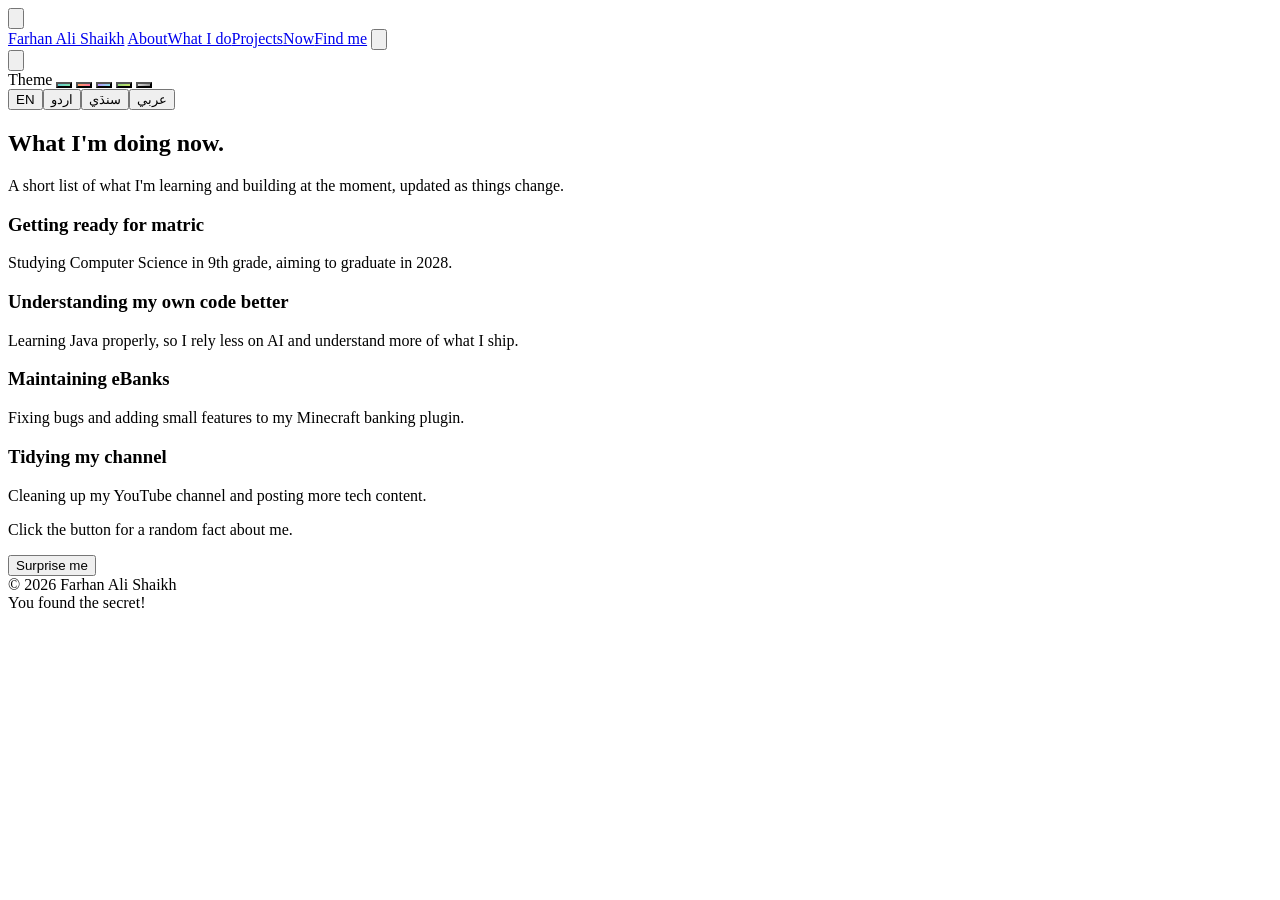
==== now.html @ de90f3fa "Add initial now.html for current projects overview This file contains the HTML structure for the 'No" ====
<!DOCTYPE html>
<html lang="en" dir="ltr">
<head>
<meta charset="utf-8">
<meta name="viewport" content="width=device-width, initial-scale=1">
<title>Now | Farhan Ali Shaikh</title>
<meta name="description" content="What Farhan Ali Shaikh is currently learning and building.">
<meta name="theme-color" content="#05080a">
<link rel="preconnect" href="https://fonts.googleapis.com"><link rel="preconnect" href="https://fonts.gstatic.com" crossorigin>
<link href="https://fonts.googleapis.com/css2?family=Noto+Naskh+Arabic:wght@500;700&display=swap" rel="stylesheet">
<script>if(!matchMedia('(prefers-reduced-motion: reduce)').matches)document.documentElement.classList.add('fx');</script>
<link rel="stylesheet" href="style.css">
</head>
<body>
<div id="bar"></div>
<button id="totop" aria-label="Back to top"><svg viewBox="0 0 24 24"><path d="M12 19V5M5 12l7-7 7 7"/></svg></button>
<nav aria-label="Main"><div class="wrap">
  <a class="brand" href="index.html" data-i="brand">Farhan Ali Shaikh</a>
  <span class="nl"><a href="index.html#about" data-i="n1">About</a><a href="index.html#do" data-i="n2">What I do</a><a href="projects.html" data-i="n4">Projects</a><a href="now.html" data-i="n5">Now</a><a href="index.html#find" data-i="n3">Find me</a></span>
  <button id="snd" type="button" aria-label="Sound" aria-pressed="true"><svg viewBox="0 0 24 24"><path d="M4 9v6h4l5 4V5L8 9z"/><path class="wv" d="M16.5 8.5a5 5 0 010 7M19 6a8.5 8.5 0 010 12"/><path class="x" d="M17 9l5 6M22 9l-5 6"/></svg></button>
  <div class="themes"><button class="tbtn" id="tbtn" type="button" aria-label="Theme" aria-haspopup="true" aria-expanded="false"><svg viewBox="0 0 24 24" fill="none" stroke="currentColor" stroke-width="2"><circle cx="12" cy="12" r="9"/><circle cx="12" cy="12" r="2.4" fill="currentColor" stroke="none"/></svg></button>
    <div class="tmenu" id="tmenu" role="menu"><span class="lbl" data-i="thlbl">Theme</span>
      <button data-th="ocean" style="background:linear-gradient(135deg,#5CC7D3,#7FE3A8)" aria-label="Ocean"></button>
      <button data-th="sunset" style="background:linear-gradient(135deg,#FF9F5A,#FF6B9E)" aria-label="Sunset"></button>
      <button data-th="purple" style="background:linear-gradient(135deg,#B98CFF,#7FE3E3)" aria-label="Purple Haze"></button>
      <button data-th="forest" style="background:linear-gradient(135deg,#8FD17A,#C9E265)" aria-label="Forest"></button>
      <button data-th="mono" style="background:linear-gradient(135deg,#DADADA,#8A8A8A)" aria-label="Mono"></button>
    </div>
  </div>
  <div class="lang" role="group" aria-label="Language"><button data-l="en">EN</button><button data-l="ur">اردو</button><button data-l="sd">سنڌي</button><button data-l="ar">عربي</button></div>
</div></nav>

<main>
  <section class="pgtop"><div class="wrap">
    <h1 data-i="now_h1">What I'm doing now.</h1>
    <p data-i="now_lead">A short list of what I'm learning and building at the moment, updated as things change.</p>
  </div></section>

  <section><div class="wrap">
    <div class="now-item"><span class="dot"></span><div><h3 data-i="now_t1">Getting ready for matric</h3><p data-i="now_p1">Studying Computer Science in 9th grade, aiming to graduate in 2028.</p></div></div>
    <div class="now-item"><span class="dot"></span><div><h3 data-i="now_t2">Understanding my own code better</h3><p data-i="now_p2">Learning Java properly, so I rely less on AI and understand more of what I ship.</p></div></div>
    <div class="now-item"><span class="dot"></span><div><h3 data-i="now_t3">Maintaining eBanks</h3><p data-i="now_p3">Fixing bugs and adding small features to my Minecraft banking plugin.</p></div></div>
    <div class="now-item"><span class="dot"></span><div><h3 data-i="now_t4">Tidying my channel</h3><p data-i="now_p4">Cleaning up my YouTube channel and posting more tech content.</p></div></div>

    <div class="fact">
      <p id="factText" data-i="now_fact0">Click the button for a random fact about me.</p>
      <button id="factBtn" type="button" data-i="now_factbtn">Surprise me</button>
    </div>
  </div></section>
</main>
<footer><div class="wrap">&copy; 2026 <span data-i="brand">Farhan Ali Shaikh</span></div></footer>
<div id="toast" data-i="egg" role="status">You found the secret!</div>
<script src="script.js" defer></script>
</body>
</html>
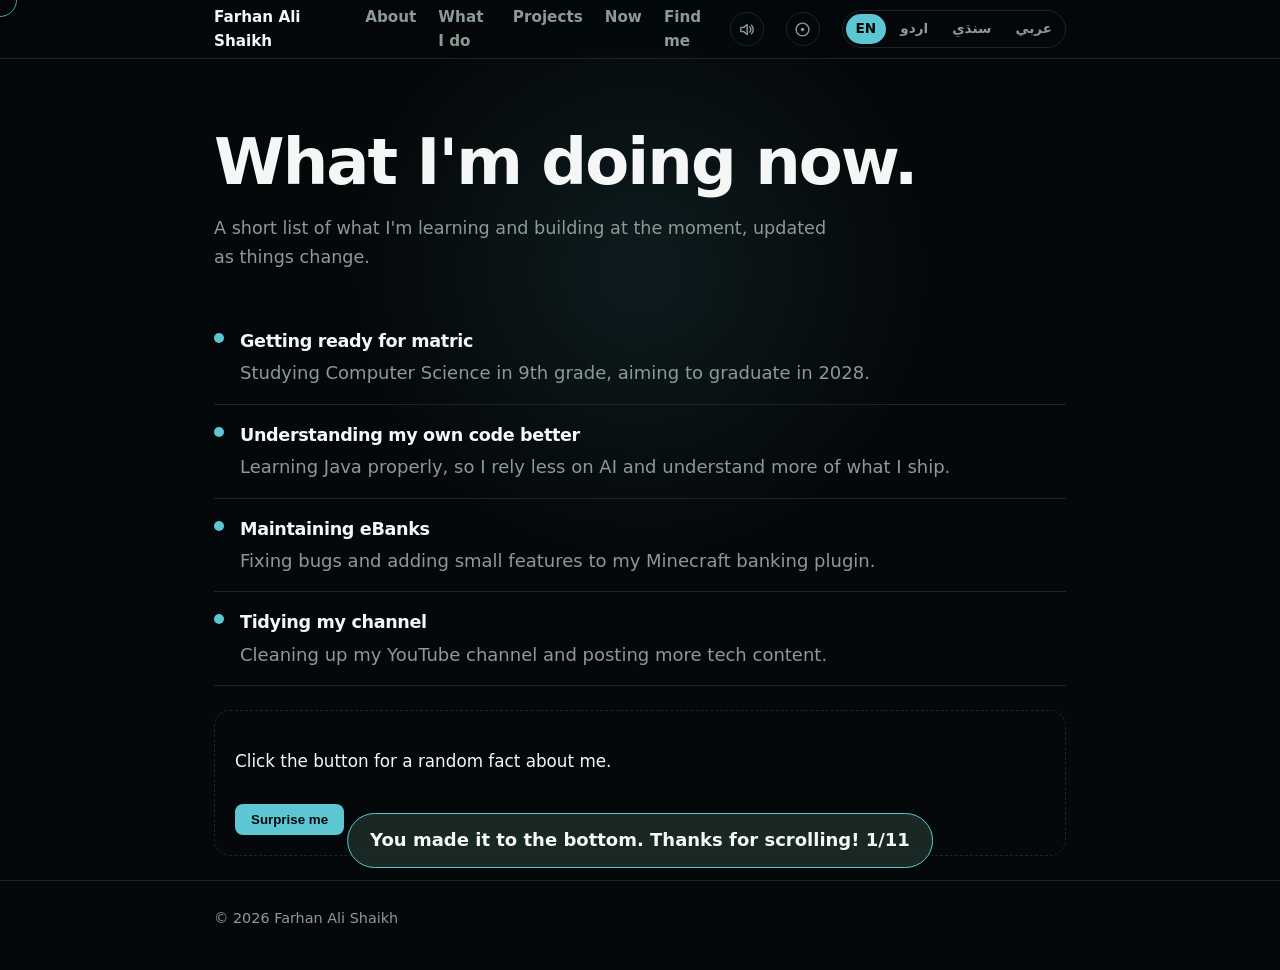
==== commit 9a09a657: "Update now.html" ====
--- a/now.html
+++ b/now.html
@@ -25,6 +25,7 @@
       <button data-th="purple" style="background:linear-gradient(135deg,#B98CFF,#7FE3E3)" aria-label="Purple Haze"></button>
       <button data-th="forest" style="background:linear-gradient(135deg,#8FD17A,#C9E265)" aria-label="Forest"></button>
       <button data-th="mono" style="background:linear-gradient(135deg,#DADADA,#8A8A8A)" aria-label="Mono"></button>
+      <button data-th="legend" class="locked" style="background:linear-gradient(135deg,#F0C24B,#4A360A)" aria-label="Legend (find all 3 shards to unlock)" title="Find all 3 shards to unlock"></button>
     </div>
   </div>
   <div class="lang" role="group" aria-label="Language"><button data-l="en">EN</button><button data-l="ur">اردو</button><button data-l="sd">سنڌي</button><button data-l="ar">عربي</button></div>
@@ -45,6 +46,7 @@
     <div class="fact">
       <p id="factText" data-i="now_fact0">Click the button for a random fact about me.</p>
       <button id="factBtn" type="button" data-i="now_factbtn">Surprise me</button>
+      <i class="shard" data-shard="3" aria-hidden="true"></i>
     </div>
   </div></section>
 </main>
--- a/style.css
+++ b/style.css
@@ -0,0 +1,173 @@
+:root{--bg:#05080A;--ink:#F4F7F5;--muted:#8C9A94;--line:#1B2622;--a:#5CC7D3;--b:#7FE3A8;--bl1:#177E8A;--bl2:#2E7D5B;--bl3:#3B5BA5;--mx:50vw;--my:30vh}
+:root[data-theme="sunset"]{--bg:#0A0607;--ink:#FBF3EE;--muted:#B08A80;--line:#2B1C1A;--a:#FF9F5A;--b:#FF6B9E;--bl1:#B5502B;--bl2:#8A2E55;--bl3:#5A2E7A}
+:root[data-theme="purple"]{--bg:#08060E;--ink:#F3F0FA;--muted:#9C93B0;--line:#231C33;--a:#B98CFF;--b:#7FE3E3;--bl1:#5B2E9E;--bl2:#2E4A9E;--bl3:#7A2E7A}
+:root[data-theme="forest"]{--bg:#050B07;--ink:#F1F7F2;--muted:#8FA893;--line:#182C1E;--a:#8FD17A;--b:#C9E265;--bl1:#1E5E2E;--bl2:#3A6B1E;--bl3:#1E5E52}
+:root[data-theme="mono"]{--bg:#0A0A0A;--ink:#F2F2F2;--muted:#9A9A9A;--line:#262626;--a:#DADADA;--b:#8A8A8A;--bl1:#2A2A2A;--bl2:#3A3A3A;--bl3:#1A1A1A}
+html{transition:background-color .5s}
+
+*{box-sizing:border-box}
+html{scroll-behavior:smooth;overflow-x:clip}
+body{margin:0;background:var(--bg);color:var(--ink);font:18px/1.6 system-ui,-apple-system,"Segoe UI",Roboto,sans-serif;overflow-x:clip}
+[dir=rtl] body,[dir=rtl] button{font-family:"Noto Naskh Arabic","Segoe UI",Tahoma,sans-serif}
+[dir=rtl] *{letter-spacing:0!important}
+[dir=rtl] h1,[dir=rtl] .panel h2{line-height:1.35}[dir=rtl] .story{line-height:1.5}
+body::before{content:"";position:fixed;inset:0;pointer-events:none;z-index:0;background:radial-gradient(500px circle at var(--mx) var(--my),rgba(92,199,211,.10),transparent 60%)}
+a{color:var(--a)}a:focus-visible,button:focus-visible{outline:3px solid var(--a);outline-offset:4px}
+.wrap{max-width:900px;margin:0 auto;padding:0 24px;position:relative;z-index:1}
+#bar{position:fixed;top:0;left:0;right:0;height:3px;background:linear-gradient(90deg,var(--a),var(--b));transform:scaleX(0);transform-origin:left;z-index:60}
+[dir=rtl] #bar{transform-origin:right}
+#ring{position:fixed;left:0;top:0;width:34px;height:34px;margin:-17px 0 0 -17px;border:1.5px solid var(--a);border-radius:50%;pointer-events:none;z-index:50;opacity:.8;transition:width .25s,height .25s,margin .25s,background .25s}
+#ring.big{width:66px;height:66px;margin:-33px 0 0 -33px;background:rgba(92,199,211,.12)}
+nav{position:fixed;top:0;left:0;right:0;z-index:10;backdrop-filter:blur(16px) saturate(1.4);-webkit-backdrop-filter:blur(16px) saturate(1.4);background:rgba(5,8,10,.55);border-bottom:1px solid var(--line)}
+nav .wrap{display:flex;gap:22px;align-items:center;height:58px}
+.brand{margin-inline-end:auto;font-weight:800;color:var(--ink);text-decoration:none}
+.nl{display:flex;gap:22px}
+nav a{color:var(--muted);text-decoration:none;font-weight:600;font-size:.95rem;transition:color .2s}
+nav a:hover{color:var(--ink)}
+.lang{display:flex;gap:4px;padding:3px;border:1px solid var(--line);border-radius:99px}
+.lang button{background:none;border:0;color:var(--muted);font:inherit;font-size:.85rem;font-weight:700;padding:4px 10px;border-radius:99px;cursor:pointer;transition:all .25s}
+.lang button[aria-pressed=true]{background:var(--a);color:#05080A}
+main{transition:opacity .22s}
+.hero{position:relative;min-height:100vh;min-height:100svh;display:flex;align-items:center;overflow:hidden}
+.blob{position:absolute;border-radius:50%;filter:blur(90px);opacity:.55;will-change:transform}
+.b1{width:46vmax;height:46vmax;background:var(--bl1);left:-12vmax;top:-10vmax;transition:background-color .5s}
+.b2{width:38vmax;height:38vmax;background:var(--bl2);right:-10vmax;top:14vmax;transition:background-color .5s}
+.b3{width:26vmax;height:26vmax;background:var(--bl3);left:34vw;bottom:-14vmax;opacity:.4;transition:background-color .5s}
+.fx .b1{animation:f1 16s ease-in-out infinite alternate}.fx .b2{animation:f2 19s ease-in-out infinite alternate}.fx .b3{animation:f1 22s ease-in-out infinite alternate-reverse}
+@keyframes f1{to{transform:translate(9vmax,6vmax) scale(1.15)}}@keyframes f2{to{transform:translate(-8vmax,-5vmax) scale(.9)}}
+h1{font-size:clamp(3.1rem,10.5vw,7.6rem);line-height:1;margin:0 0 20px;letter-spacing:-.04em;font-weight:800;padding-bottom:.1em}
+.wd{display:inline-block;overflow:hidden;vertical-align:top;padding-bottom:.12em;margin-inline-end:.22em}
+.fx .ch{display:inline-block;transform:translateY(115%);animation:rise 1s cubic-bezier(.16,.84,.24,1) forwards;animation-delay:calc(var(--i)*var(--s,55ms) + 250ms)}
+@keyframes rise{to{transform:none}}
+.type{font-size:clamp(1.35rem,4.2vw,2.2rem);font-weight:700;color:var(--a);margin:0 0 26px;min-height:1.5em}
+.cur{display:inline-block;width:3px;height:1em;background:var(--a);margin-inline-start:3px;vertical-align:-.12em;animation:blink 1s steps(1) infinite}
+@keyframes blink{50%{opacity:0}}
+.sr{position:absolute;left:-9999px}
+.lead{max-width:44ch;color:var(--muted);font-size:1.15rem;margin:0}
+.fx .lead,.fx .type{opacity:0;animation:fade 1.2s ease forwards}.fx .type{animation-delay:1.1s}.fx .lead{animation-delay:1.5s}
+@keyframes fade{to{opacity:1}}
+.cue{position:absolute;bottom:28px;left:50%;width:2px;height:54px;background:linear-gradient(var(--a),transparent);transform-origin:top;animation:cue 2s ease-in-out infinite}
+@keyframes cue{0%{transform:scaleY(0)}50%{transform:scaleY(1)}100%{transform:scaleY(1);opacity:0}}
+.marq{overflow:hidden;direction:ltr;border-block:1px solid var(--line);padding:22px 0;position:relative;z-index:1}
+.track{display:flex;width:max-content;gap:44px;font-size:clamp(1.6rem,4vw,2.6rem);font-weight:800;color:transparent;-webkit-text-stroke:1px #4a5c55;font-family:system-ui,sans-serif}
+.track span::after{content:"\2726";margin-inline-start:44px;color:var(--a);-webkit-text-stroke:0}
+.fx .track{animation:mq 32s linear infinite}
+@keyframes mq{to{transform:translateX(-50%)}}
+.scene{position:relative;z-index:1}
+.fx .scene{height:300vh}
+.fx .stage{position:sticky;top:0;height:100vh;height:100svh;display:flex;align-items:center;overflow:hidden}
+.stage{padding:90px 0}
+.story{font-size:clamp(1.8rem,5.2vw,3.7rem);line-height:1.14;font-weight:700;letter-spacing:-.02em;max-width:20em}
+.fx .w{opacity:.16;transition:opacity .25s}.fx .w.on{opacity:1}
+.fx #do.scene{height:420vh}
+.panels{position:relative;width:100%;height:100%}
+.panel{text-align:center;padding:24px}
+.panel h2{font-size:clamp(3.6rem,16vw,11rem);line-height:.95;margin:0 0 14px;letter-spacing:-.05em;font-weight:800;background:linear-gradient(180deg,#fff,#7fa79c);-webkit-background-clip:text;background-clip:text;color:transparent}
+.panel p{color:var(--muted);font-size:clamp(1.05rem,2.4vw,1.4rem);max-width:30em;margin:0 auto}
+.fx .panel{position:absolute;inset:0;display:flex;flex-direction:column;align-items:center;justify-content:center;opacity:0;will-change:transform,opacity,filter}
+.dots{display:none}
+.fx .dots{display:flex;flex-direction:column;gap:10px;position:absolute;inset-inline-end:22px;top:50%;transform:translateY(-50%);z-index:2}
+.dots i{width:7px;height:7px;border-radius:50%;background:#2a3a34;transition:all .3s}
+.dots i.on{background:var(--a);height:24px;border-radius:5px}
+.stats{padding:100px 0;position:relative;z-index:1}
+h3{font-size:clamp(1.8rem,4vw,2.6rem);margin:0 0 40px;letter-spacing:-.02em}
+.grid{display:grid;grid-template-columns:repeat(auto-fit,minmax(150px,1fr));gap:34px 24px}
+.num{display:inline-block;padding-inline-end:.06em;font-size:clamp(2.8rem,7vw,4.4rem);font-weight:800;letter-spacing:-.04em;line-height:1.1;background:linear-gradient(90deg,var(--a),var(--b));-webkit-background-clip:text;background-clip:text;color:transparent}
+.fx .num{background-size:200% 100%;animation:shim 5s ease-in-out infinite alternate}@keyframes shim{to{background-position:100% 0}}
+#pc{position:absolute;inset:0;width:100%;height:100%;z-index:0}
+.rip{position:fixed;width:12px;height:12px;margin:-6px 0 0 -6px;border:2px solid var(--b);border-radius:50%;pointer-events:none;z-index:70;animation:rip .7s ease-out forwards}
+@keyframes rip{to{transform:scale(9);opacity:0}}
+.marq{will-change:transform}
+.grid span{display:block;color:var(--muted);margin-top:6px}
+.find{padding:40px 0 110px;position:relative;z-index:1}
+.cards{display:grid;grid-template-columns:repeat(auto-fit,minmax(150px,1fr));gap:16px;perspective:900px}
+.card{display:block;padding:32px 22px;border:1px solid var(--line);border-radius:18px;background:rgba(255,255,255,.03);color:var(--ink);text-decoration:none;font-size:1.3rem;font-weight:700;transition:transform .15s ease-out,border-color .3s,background .3s;transform-style:preserve-3d}
+.card small{display:block;color:var(--muted);font-weight:500;font-size:.95rem;margin-top:4px}
+.card:hover{border-color:var(--a);background:radial-gradient(circle at var(--gx,50%) var(--gy,50%),rgba(92,199,211,.28),transparent 60%),rgba(92,199,211,.06)}
+.fx .rv{opacity:0;transform:translateY(40px) scale(.98);transition:opacity 1s cubic-bezier(.16,.84,.24,1),transform 1s cubic-bezier(.16,.84,.24,1)}
+.fx .rv.in{opacity:1;transform:none}
+.fx .grid.rv>div,.fx .cards.rv>a{opacity:0;transform:translateY(30px);transition:opacity .8s,transform .8s cubic-bezier(.16,.84,.24,1)}
+.fx .rv.in>*,.fx .grid.rv.in>div,.fx .cards.rv.in>a{opacity:1;transform:none}
+.fx .rv.in>*:nth-child(2){transition-delay:.12s}.fx .rv.in>*:nth-child(3){transition-delay:.24s}.fx .rv.in>*:nth-child(4){transition-delay:.36s}.fx .rv.in>*:nth-child(5){transition-delay:.48s}
+footer{padding:26px 0 40px;color:var(--muted);font-size:.9rem;border-top:1px solid var(--line);position:relative;z-index:1}
+@media (max-width:700px){.nl{display:none}nav .wrap{gap:10px;height:54px}.lang button{padding:4px 8px;font-size:.78rem}.wrap{padding:0 18px}.find{padding-bottom:80px}.stats{padding:70px 0}}
+@media (max-width:520px){.brand{display:none}.lang{margin-inline-start:auto}.cue{display:none}h3{margin-bottom:28px}}
+
+html.lock,html.lock body{overflow:hidden}
+.fx:not(.go) .ch,.fx:not(.go) .type,.fx:not(.go) .lead{animation-play-state:paused}
+#snd{background:none;border:1px solid var(--line);border-radius:50%;width:34px;height:34px;display:grid;place-items:center;color:var(--muted);cursor:pointer;flex:none}
+#snd:hover{color:var(--ink);border-color:var(--a)}#snd svg{width:17px;height:17px;fill:none;stroke:currentColor;stroke-width:2;stroke-linecap:round;stroke-linejoin:round}
+#snd .x{display:none}#snd.off .x{display:block}#snd.off .wv{display:none}
+.clk{position:absolute;inset-inline-start:24px;bottom:26px;z-index:2;display:flex;align-items:center;gap:9px;padding:8px 14px;border:1px solid var(--line);border-radius:99px;background:rgba(5,8,10,.5);backdrop-filter:blur(10px);font-size:.85rem;color:var(--muted)}
+.clk::before{content:"";width:8px;height:8px;border-radius:50%;background:var(--b);box-shadow:0 0 0 0 rgba(127,227,168,.7);animation:pulse 2s infinite}
+@keyframes pulse{70%{box-shadow:0 0 0 9px rgba(127,227,168,0)}100%{box-shadow:0 0 0 0 rgba(127,227,168,0)}}
+.clk b{color:var(--ink);font-variant-numeric:tabular-nums;direction:ltr}
+#pick{position:fixed;inset:0;z-index:100;display:none;flex-direction:column;align-items:center;justify-content:center;gap:34px;padding:24px;text-align:center;background:rgba(5,8,10,.94);backdrop-filter:blur(16px);overflow:auto}
+#pick.show{display:flex;animation:fade .5s both}#pick.out{opacity:0;transition:opacity .45s}
+.pk h2{font-size:clamp(1.8rem,6vw,3rem);margin:0 0 10px;letter-spacing:-.02em}.pk p{margin:2px 0;color:var(--muted);font-size:1.1rem}
+.fl{display:grid;grid-template-columns:repeat(auto-fit,minmax(140px,1fr));gap:14px;width:100%;max-width:760px}
+.fl button{display:flex;flex-direction:column;align-items:center;gap:12px;padding:20px 10px;border:1px solid var(--line);border-radius:20px;background:rgba(255,255,255,.04);color:var(--ink);font:700 1.1rem system-ui,sans-serif;cursor:pointer;transition:transform .25s,border-color .25s,background .25s;animation:pop .6s cubic-bezier(.16,.84,.24,1) both;animation-delay:calc(var(--n)*90ms + 200ms)}
+.fl button:hover,.fl button:focus-visible{transform:translateY(-6px) scale(1.04);border-color:var(--a);background:rgba(92,199,211,.1)}
+.fl svg{width:76px;height:50px;border-radius:6px;box-shadow:0 8px 24px rgba(0,0,0,.55)}.fl small{color:var(--muted);font-weight:500;font-size:.8rem;margin-top:-6px}
+@keyframes pop{from{opacity:0;transform:translateY(26px) scale(.9)}}
+#intro{position:fixed;inset:0;z-index:90;display:none}#intro.show{display:block}
+.curt{position:absolute;left:0;right:0;height:50.5%;background:#05080A;transition:transform .9s cubic-bezier(.77,0,.18,1)}
+.c1{top:0}.c2{bottom:0}#intro.open .c1{transform:translateY(-101%)}#intro.open .c2{transform:translateY(101%)}
+.il{position:absolute;inset:0;z-index:2;display:flex;flex-direction:column;align-items:center;justify-content:center;gap:22px;transition:opacity .4s,transform .7s}
+#intro.open .il{opacity:0;transform:scale(1.1)}
+.iname{font-size:clamp(1.8rem,7vw,4rem);font-weight:800;text-align:center;padding:0 16px}
+.ic{display:inline-block;opacity:0;transform:translateY(60%);animation:ic .6s cubic-bezier(.16,.84,.24,1) forwards;animation-delay:calc(var(--i)*45ms)}
+@keyframes ic{to{opacity:1;transform:none}}
+.ib{width:min(260px,60vw);height:3px;background:#1b2622;border-radius:3px;overflow:hidden}.ib i{display:block;height:100%;width:0;background:linear-gradient(90deg,var(--a),var(--b))}
+.ip{color:var(--muted);font-size:.95rem;font-variant-numeric:tabular-nums;direction:ltr}
+#toast{position:fixed;left:50%;bottom:32px;z-index:95;transform:translate(-50%,30px);opacity:0;padding:12px 22px;border-radius:99px;background:rgba(28,44,38,.92);border:1px solid var(--a);color:var(--ink);font-weight:700;pointer-events:none;transition:all .45s cubic-bezier(.16,.84,.24,1);white-space:nowrap}
+#toast.show{opacity:1;transform:translate(-50%,0)}
+
+.dotnav{position:fixed;left:auto;right:18px;top:50%;transform:translateY(-50%);z-index:40;display:none;flex-direction:column;align-items:center;gap:14px;width:auto;background:none;border:0;backdrop-filter:none}
+.fx .dotnav{display:flex}
+.dotnav button{width:9px;height:9px;border-radius:50%;background:#28352f;border:0;padding:0;cursor:pointer;transition:all .3s;position:relative}
+.dotnav button.on{background:var(--a);transform:scale(1.3)}
+.dotnav button::after{content:attr(data-lbl);position:absolute;right:20px;top:50%;transform:translateY(-50%);white-space:nowrap;font-size:.75rem;color:var(--muted);opacity:0;transition:opacity .2s;pointer-events:none;background:rgba(5,8,10,.9);padding:3px 9px;border-radius:6px;border:1px solid var(--line)}
+.dotnav button:hover::after{opacity:1}
+@media (max-width:900px){.dotnav{display:none!important}}
+#totop{position:fixed;right:18px;bottom:18px;z-index:40;width:44px;height:44px;border-radius:50%;border:1px solid var(--line);background:rgba(5,8,10,.7);backdrop-filter:blur(10px);color:var(--ink);cursor:pointer;opacity:0;transform:translateY(14px) scale(.8);transition:all .35s cubic-bezier(.16,.84,.24,1);display:grid;place-items:center}
+#totop.show{opacity:1;transform:none}
+#totop svg{width:18px;height:18px;fill:none;stroke:currentColor;stroke-width:2.4;stroke-linecap:round;stroke-linejoin:round;transition:transform .25s}
+#totop:hover svg{transform:translateY(-3px)}
+.trail{position:fixed;width:6px;height:6px;border-radius:50%;background:var(--a);pointer-events:none;z-index:65;opacity:.8;will-change:transform}
+.tools{padding:20px 0 10px;position:relative;z-index:1}
+.chips{display:flex;flex-wrap:wrap;gap:14px}
+.chip{display:flex;align-items:center;gap:10px;padding:12px 18px;border:1px solid var(--line);border-radius:14px;background:rgba(255,255,255,.03);font-weight:700;font-size:1rem;transition:transform .35s cubic-bezier(.34,1.6,.64,1),border-color .3s,background .3s}
+.chip svg{width:22px;height:22px;flex:none}
+.chip:hover{border-color:var(--a);background:rgba(92,199,211,.08);transform:translateY(-5px) rotate(-2deg)}
+.chip:nth-child(even):hover{transform:translateY(-5px) rotate(2deg)}
+
+.themes{position:relative}
+.tbtn{background:none;border:1px solid var(--line);color:var(--muted);border-radius:50%;width:34px;height:34px;display:grid;place-items:center;cursor:pointer;flex:none}
+.tbtn:hover{color:var(--ink);border-color:var(--a)}
+.tbtn svg{width:17px;height:17px}
+.tmenu{position:absolute;top:44px;right:0;background:rgba(10,12,14,.92);backdrop-filter:blur(14px);border:1px solid var(--line);border-radius:14px;padding:10px;display:none;gap:8px;z-index:30;min-width:168px;flex-wrap:wrap}
+.tmenu.open{display:flex}
+.tmenu button{width:34px;height:34px;border-radius:50%;border:2px solid transparent;cursor:pointer;padding:0}
+.tmenu button.on{border-color:var(--ink)}
+.tmenu .lbl{width:100%;font-size:.72rem;color:var(--muted);font-weight:700;padding:2px 2px 4px}
+/* new pages */
+.pgtop{padding:130px 0 40px;position:relative;z-index:1}
+.pgtop h1{font-size:clamp(2.3rem,7vw,4rem);letter-spacing:-.03em;margin:0 0 14px;color:var(--ink)}
+.pgtop p{color:var(--muted);max-width:56ch;font-size:1.1rem;margin:0}
+.pcard{border:1px solid var(--line);border-radius:20px;padding:26px;margin-bottom:20px;background:rgba(255,255,255,.025);transition:transform .3s,border-color .3s}
+.pcard:hover{transform:translateY(-4px);border-color:var(--a)}
+.pcard h2{margin:0 0 6px;font-size:1.4rem;color:var(--ink)}
+.pcard .tag{display:inline-block;font-size:.75rem;font-weight:700;color:var(--a);border:1px solid var(--a);border-radius:99px;padding:2px 10px;margin-bottom:10px}
+.pcard p{color:var(--muted);margin:0 0 12px;max-width:62ch}
+.pcard ul{margin:0 0 12px;padding-inline-start:20px;color:var(--muted)}
+.pcard ul li{margin-bottom:4px}
+.pcard a.go{font-weight:700}
+.now-item{display:flex;gap:16px;padding:16px 0;border-bottom:1px solid var(--line)}
+.now-item:last-child{border-bottom:0}
+.now-item .dot{width:10px;height:10px;border-radius:50%;background:var(--a);margin-top:6px;flex:none}
+.now-item h3{margin:0 0 4px;font-size:1.1rem}
+.now-item p{margin:0;color:var(--muted)}
+.fact{border:1px dashed var(--line);border-radius:16px;padding:20px;margin:24px 0;font-size:1.05rem}
+.fact button{margin-top:12px;background:var(--a);color:#05080A;border:0;padding:8px 16px;border-radius:8px;font-weight:700;cursor:pointer}
+#factText{transition:opacity .18s}
